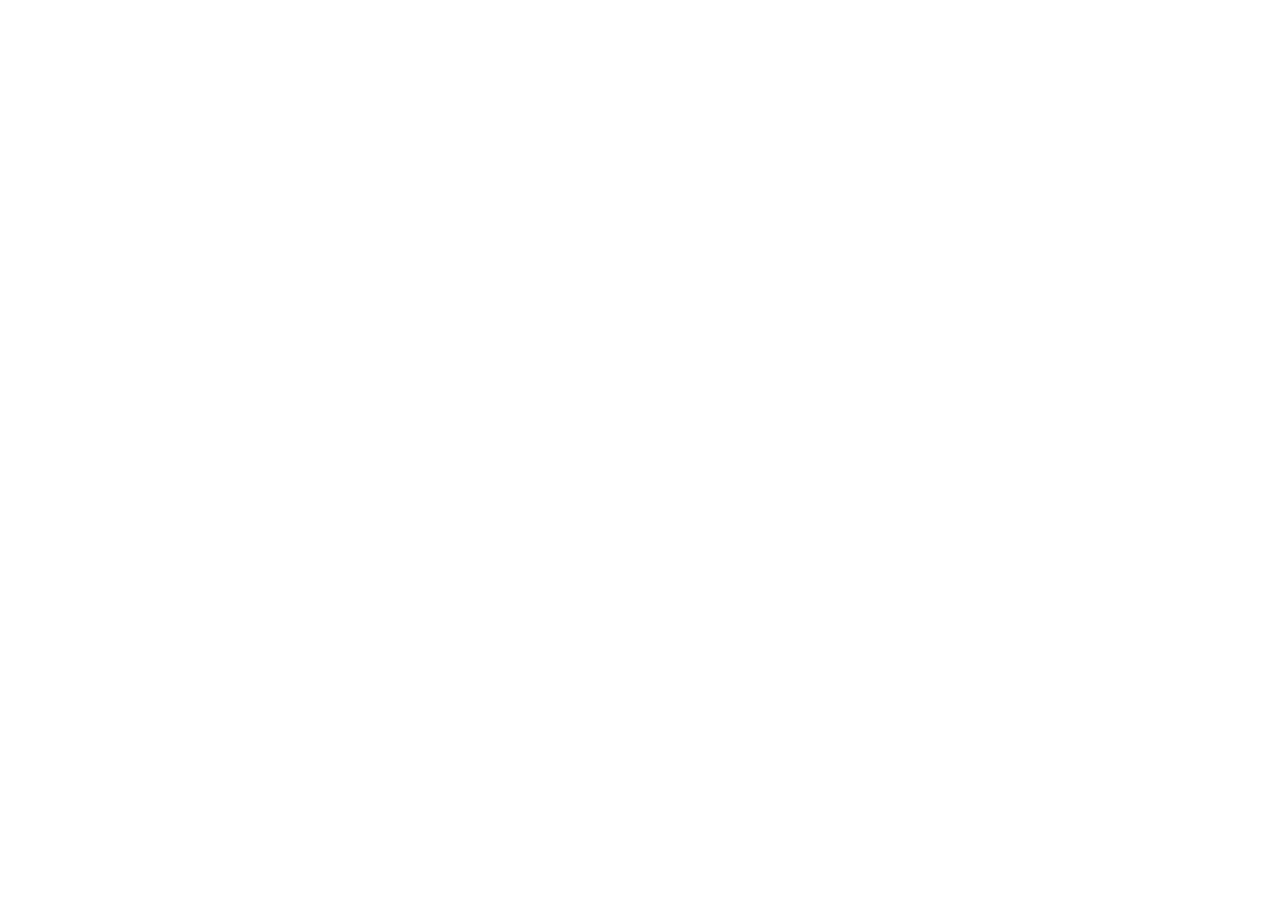
==== index.html @ db387c28 "Update meta tags and add redirect to new URL" ====
<!DOCTYPE html>
<html>
  <head>
   <!-- <meta http-equiv="content-type" content="text/html; charset=utf-8"/>-->
    <meta http-equiv="refresh" content="0; url=https://souradyuti-paul.web.app/" />
    <link rel="canonical" href="https://souradyuti-paul.web.app/" />
    <!-- Global site tag (gtag.js) - Google Analytics -->
    <script async="" src="https://www.googletagmanager.com/gtag/js?id=UA-137239896-1"></script>
    <script>
  window.dataLayer = window.dataLayer || [];
  function gtag(){dataLayer.push(arguments);}
  gtag('js', new Date());

  gtag('config', 'UA-137239896-1');
</script> <title>Soura's Homepage</title>
  </head>
  <body style="                                          background-color: #fefff3">
    <table cellspacing="5" cellpadding="2" border="0">
      <tbody>
        <tr>
          <td><img src="774.jpeg" alt="My picture" style="width: 214px; height: 257px;"
              border="0"></td>
          <td valign="bottom">
            <h3>Dr. Souradyuti Paul</h3>
            <p> Computer Science and Engineering (CSE)<br>
              Indian Institute of Technology (IIT) Bhilai (Office: 405B of ED1 Building)<br>
              Kutelabhata, Durg 492001 (CG)<br>
              <i>email:</i> souradyutiATiitbhilai.ac.in,
              souradyuti.paulATgmail.com </p>
          </td>
          <td> <br>
            <br>
          </td>
          <td valign="bottom">
            <h3>What is new(s)</h3>
            <p><img src="new-icon.png" alt="new-icon" style="width: 24px; height: 25px;"
                border="0">Invited
              talk at&nbsp;<em>Blockchain Workshop</em> (Central University of
              Rajasthan, Mar. 06, 2020). Title: <em><strong>Blockchains and
                  Applications</strong></em></p>
            <p><img src="new-icon.png" alt="new-icon" style="width: 24px; height: 25px;"
                border="0">Invited
              talk at&nbsp;<em>Blockchain Workshop</em> (Ashoka University, Jan.
              24, 2020). Title: <em><strong>Blockchains and Trading</strong></em><br>
              <img src="new-icon.png" alt="new-icon" style="width: 24px; height: 25px;"
                border="0">Invited
              talk at <a href="https://theibc.events/"><em>Genesis DevCon'19</em></a>
              (IISc, Bengaluru, Nov. 25, 2019). Title: <em><strong>Security Issues in
                  Blockchain Applications</strong></em> </p>
            <p><a href="AllNews.html"><em><strong>All News.</strong></em></a></p>
          </td>
        </tr>
      </tbody>
    </table>
    <p>Dr. Souradyuti Paul is currently the Department
      Head and an associate professor in the department
      of CSE of IIT Bhilai. Earlier, he worked as an assistant 
      professor of CSE at IIT Gandhinagar (Jul. 2014 - Oct. 17). 
      He obtained BE, MTech and PhD degrees, respectively, from 
      Jadavpur University (1994 - 98), Indian Statistical Institute (1999 - 01) and 
      KU Leuven (2001 - 06). He spent a long span of time (about 14 years) working 
      as a doctoral, postdoctoral and a guest researcher at various prestigious
      data security research groups in Europe, USA, and Canada: in KU Leuven (2001 - 08),
      at NIST/USA (2008 - 12) and in the Univ. of Waterloo (2012 - 14). 
      In addition to carrying out academic research in computer security, 
      he was, in the past, directly involved with (and a major technical contributor to) 
      two cryptographic standardization projects of global impact: ECRYPT-eSTREAM
      (organized by the European Union, 2005-2008) and SHA-3
      (organized by NIST, Govt. of USA, 2007-2012). He led multiple 
      Indian initiatives (undertaken by the Bureau of Indian Standards) 
      in standardizing Blockchain-based applications under various ISO projects. 
      Among others, currently, he is the Chief Coordinator of a Dantewada District 
      Development Design project funded by the Dantewada District Administration, and
      a Coordinator of the Vidya Samiksha Kendra (VSK) project funded by the Govt. of 
      Chhattisgarh.  
</p>
    <p><a href="https://www.iitbhilai.ac.in/index.php?pid=souryadyuti">Official
        webpage</a> </p>
    <p><a href="CVSoura.pdf">CV</a></p>
    <u><strong>Research Interests</strong></u> <em></em><br>
    <em></em>
    <p><em> (Present)</em> Protocols; Blockchains;&nbsp; Network Security;
      FinTech.<br>
      <i>(Recent past)</i> Design and analysis of cryptographic primitives and
      modes.</p>
    <p>Since 2001, my research has always centered on cryptography, data
      security and related areas.</p>
    <b><a href="Publications.html">All publications </a></b>
    <p> <b><a href="Courses.html">All courses</a></b></p>
    <p><a href="https://souradyuti.wordpress.com" target="_blank"><b>My blog</b><br>
      </a></p>
    <p><u><strong>Recent/upcoming academic visits</strong></u></p>
    <ul>
      <li>Mar. 05-07, 2020, Central Univ. of&nbsp; Rajasthan</li>
      <li>Jan. 23-24, 2020, Ashoka University<font face="Source Sans Pro" color="#333333"><span
            style="font-size: 16px;"></span></font></li>
      <li><font face="Source Sans Pro" color="#333333"><span style="font-size: 16px;">Jan.
            8-12, 2020, IIT Kanpur</span></font></li>
      <li><font face="Source Sans Pro" color="#333333"><span style=" font-size: 16px;">Dec.
            14-19, 2019, University of Hyderabad<br>
          </span></font></li>
      <li><a href="souravisit.html">All visits</a></li>
    </ul>
  </body>
</html>
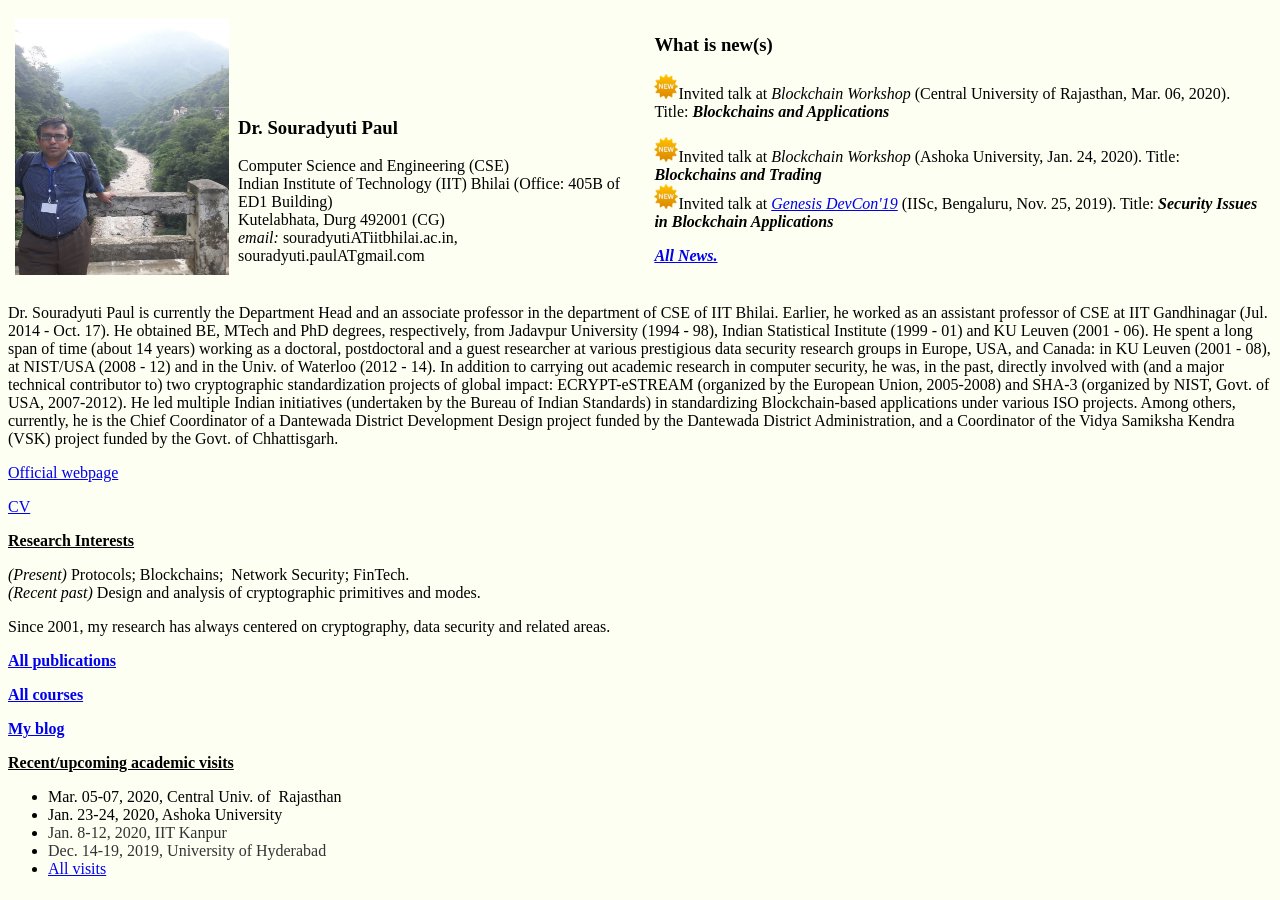
==== commit b0dcf319: "Remove redirect to souradyuti-paul.web.app Co-Authored-By: Claude Opus 5.5 <noreply@anthropic.com>" ====
--- a/index.html
+++ b/index.html
@@ -1,9 +1,7 @@
 <!DOCTYPE html>
 <html>
   <head>
-   <!-- <meta http-equiv="content-type" content="text/html; charset=utf-8"/>-->
-    <meta http-equiv="refresh" content="0; url=https://souradyuti-paul.web.app/" />
-    <link rel="canonical" href="https://souradyuti-paul.web.app/" />
+    <meta http-equiv="content-type" content="text/html; charset=utf-8"/>
     <!-- Global site tag (gtag.js) - Google Analytics -->
     <script async="" src="https://www.googletagmanager.com/gtag/js?id=UA-137239896-1"></script>
     <script>
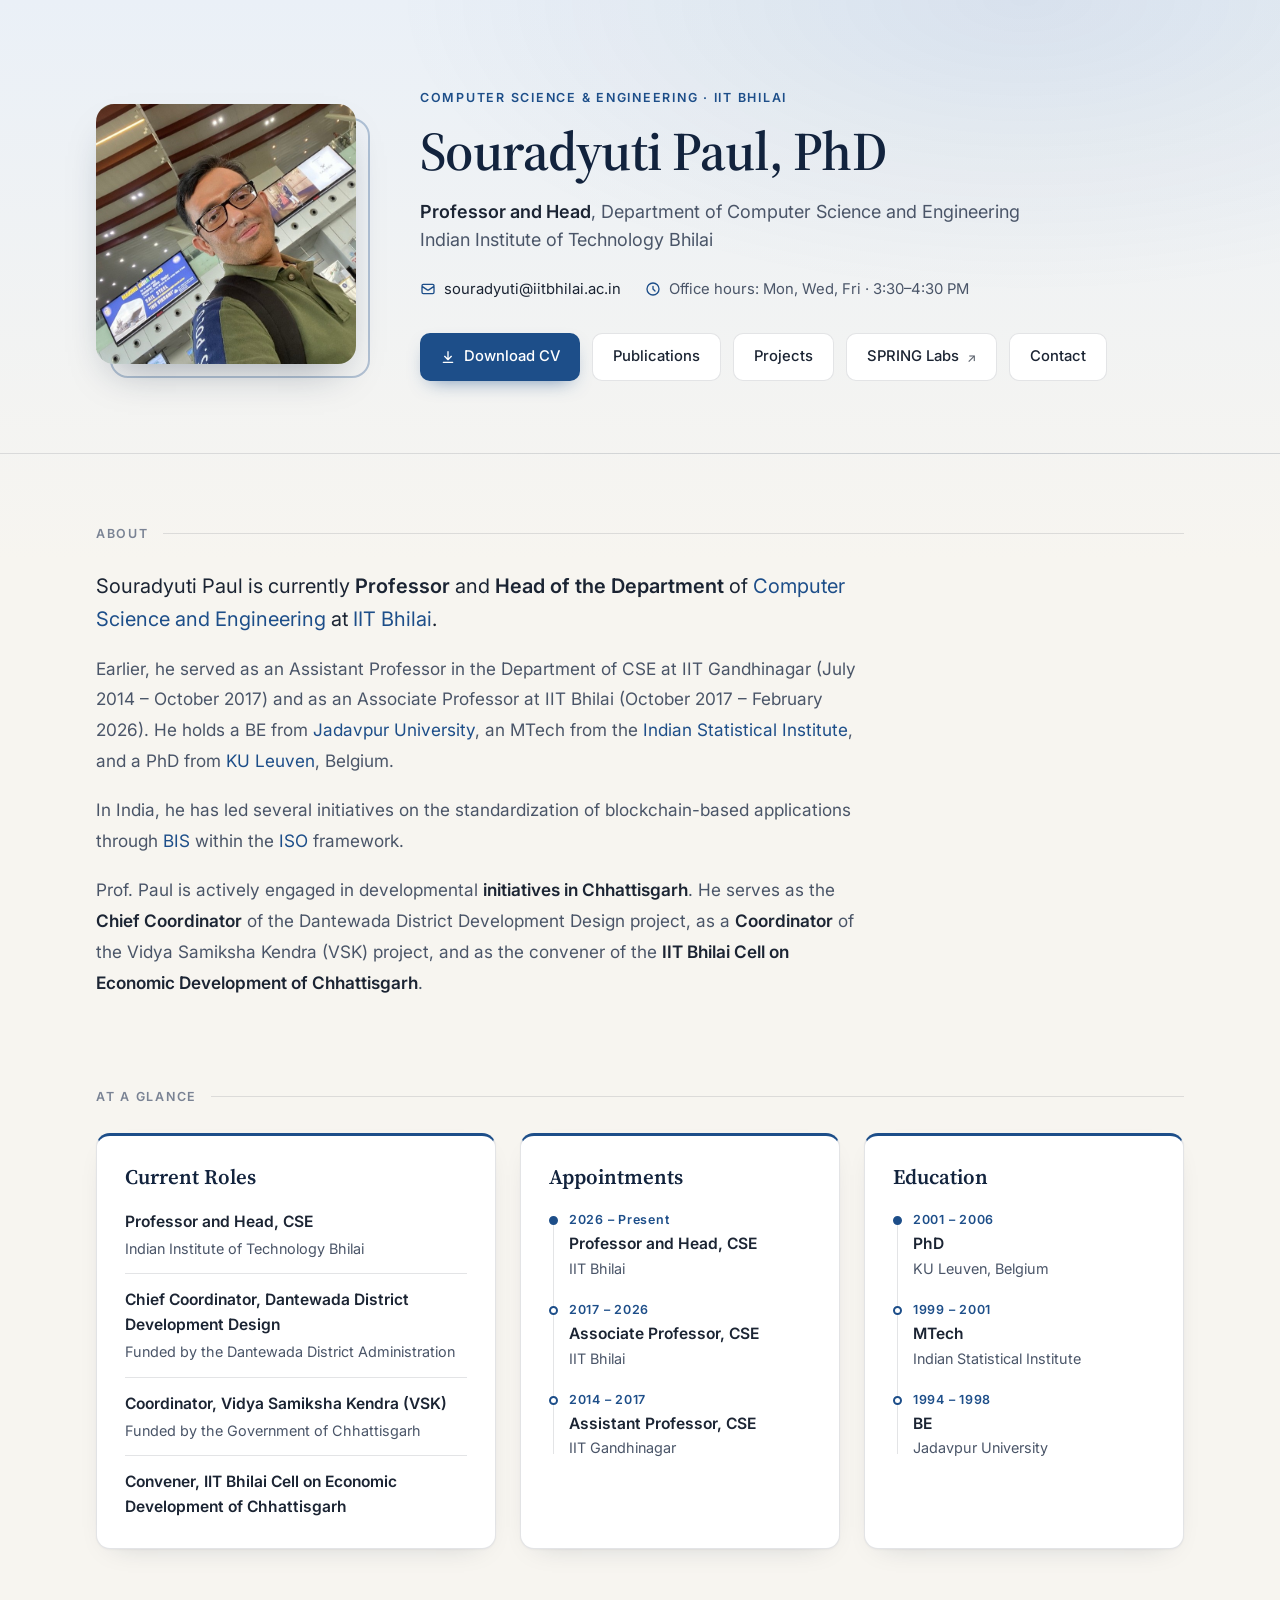
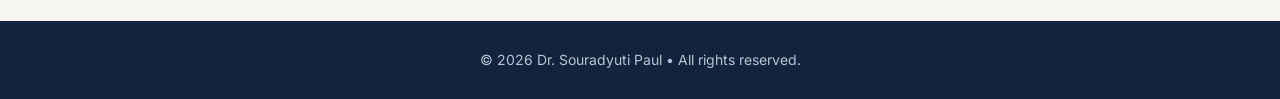
==== commit b7d2dabd: "Add static personal website Co-Authored-By: Claude Opus 5.5 <noreply@anthropic.com>" ====
--- a/index.html
+++ b/index.html
@@ -1,103 +1,100 @@
-<!DOCTYPE html>
-<html>
-  <head>
-    <meta http-equiv="content-type" content="text/html; charset=utf-8"/>
-    <!-- Global site tag (gtag.js) - Google Analytics -->
-    <script async="" src="https://www.googletagmanager.com/gtag/js?id=UA-137239896-1"></script>
-    <script>
-  window.dataLayer = window.dataLayer || [];
-  function gtag(){dataLayer.push(arguments);}
-  gtag('js', new Date());
+<!doctype html>
+<html lang="en">
+<head>
+  <meta charset="UTF-8" />
+  <meta name="viewport" content="width=device-width, initial-scale=1.0" />
+  <title>Dr. Souradyuti Paul</title>
+  <meta name="description" content="Dr. Souradyuti Paul, Professor and Head, Department of Computer Science and Engineering, IIT Bhilai." />
+  <link rel="icon" href="favicon.svg" type="image/svg+xml" />
+  <link rel="preconnect" href="https://fonts.googleapis.com" />
+  <link rel="preconnect" href="https://fonts.gstatic.com" crossorigin />
+  <link rel="stylesheet" href="https://fonts.googleapis.com/css2?family=Inter:wght@400;500;600&family=Source+Serif+4:opsz,wght@8..60,500;8..60,600&display=swap" />
+  <link rel="stylesheet" href="css/style.css" />
+  <link rel="stylesheet" href="css/home.css" />
+</head>
+<body class="home">
+  <main>
+    <section class="h-hero">
+      <div class="container h-hero-grid">
+        <div class="h-photo">
+          <img src="profile/SouradyutiP.jpg" alt="Prof. Souradyuti Paul" width="260" height="260" />
+        </div>
 
-  gtag('config', 'UA-137239896-1');
-</script> <title>Soura's Homepage</title>
-  </head>
-  <body style="                                          background-color: #fefff3">
-    <table cellspacing="5" cellpadding="2" border="0">
-      <tbody>
-        <tr>
-          <td><img src="774.jpeg" alt="My picture" style="width: 214px; height: 257px;"
-              border="0"></td>
-          <td valign="bottom">
-            <h3>Dr. Souradyuti Paul</h3>
-            <p> Computer Science and Engineering (CSE)<br>
-              Indian Institute of Technology (IIT) Bhilai (Office: 405B of ED1 Building)<br>
-              Kutelabhata, Durg 492001 (CG)<br>
-              <i>email:</i> souradyutiATiitbhilai.ac.in,
-              souradyuti.paulATgmail.com </p>
-          </td>
-          <td> <br>
-            <br>
-          </td>
-          <td valign="bottom">
-            <h3>What is new(s)</h3>
-            <p><img src="new-icon.png" alt="new-icon" style="width: 24px; height: 25px;"
-                border="0">Invited
-              talk at&nbsp;<em>Blockchain Workshop</em> (Central University of
-              Rajasthan, Mar. 06, 2020). Title: <em><strong>Blockchains and
-                  Applications</strong></em></p>
-            <p><img src="new-icon.png" alt="new-icon" style="width: 24px; height: 25px;"
-                border="0">Invited
-              talk at&nbsp;<em>Blockchain Workshop</em> (Ashoka University, Jan.
-              24, 2020). Title: <em><strong>Blockchains and Trading</strong></em><br>
-              <img src="new-icon.png" alt="new-icon" style="width: 24px; height: 25px;"
-                border="0">Invited
-              talk at <a href="https://theibc.events/"><em>Genesis DevCon'19</em></a>
-              (IISc, Bengaluru, Nov. 25, 2019). Title: <em><strong>Security Issues in
-                  Blockchain Applications</strong></em> </p>
-            <p><a href="AllNews.html"><em><strong>All News.</strong></em></a></p>
-          </td>
-        </tr>
-      </tbody>
-    </table>
-    <p>Dr. Souradyuti Paul is currently the Department
-      Head and an associate professor in the department
-      of CSE of IIT Bhilai. Earlier, he worked as an assistant 
-      professor of CSE at IIT Gandhinagar (Jul. 2014 - Oct. 17). 
-      He obtained BE, MTech and PhD degrees, respectively, from 
-      Jadavpur University (1994 - 98), Indian Statistical Institute (1999 - 01) and 
-      KU Leuven (2001 - 06). He spent a long span of time (about 14 years) working 
-      as a doctoral, postdoctoral and a guest researcher at various prestigious
-      data security research groups in Europe, USA, and Canada: in KU Leuven (2001 - 08),
-      at NIST/USA (2008 - 12) and in the Univ. of Waterloo (2012 - 14). 
-      In addition to carrying out academic research in computer security, 
-      he was, in the past, directly involved with (and a major technical contributor to) 
-      two cryptographic standardization projects of global impact: ECRYPT-eSTREAM
-      (organized by the European Union, 2005-2008) and SHA-3
-      (organized by NIST, Govt. of USA, 2007-2012). He led multiple 
-      Indian initiatives (undertaken by the Bureau of Indian Standards) 
-      in standardizing Blockchain-based applications under various ISO projects. 
-      Among others, currently, he is the Chief Coordinator of a Dantewada District 
-      Development Design project funded by the Dantewada District Administration, and
-      a Coordinator of the Vidya Samiksha Kendra (VSK) project funded by the Govt. of 
-      Chhattisgarh.  
-</p>
-    <p><a href="https://www.iitbhilai.ac.in/index.php?pid=souryadyuti">Official
-        webpage</a> </p>
-    <p><a href="CVSoura.pdf">CV</a></p>
-    <u><strong>Research Interests</strong></u> <em></em><br>
-    <em></em>
-    <p><em> (Present)</em> Protocols; Blockchains;&nbsp; Network Security;
-      FinTech.<br>
-      <i>(Recent past)</i> Design and analysis of cryptographic primitives and
-      modes.</p>
-    <p>Since 2001, my research has always centered on cryptography, data
-      security and related areas.</p>
-    <b><a href="Publications.html">All publications </a></b>
-    <p> <b><a href="Courses.html">All courses</a></b></p>
-    <p><a href="https://souradyuti.wordpress.com" target="_blank"><b>My blog</b><br>
-      </a></p>
-    <p><u><strong>Recent/upcoming academic visits</strong></u></p>
-    <ul>
-      <li>Mar. 05-07, 2020, Central Univ. of&nbsp; Rajasthan</li>
-      <li>Jan. 23-24, 2020, Ashoka University<font face="Source Sans Pro" color="#333333"><span
-            style="font-size: 16px;"></span></font></li>
-      <li><font face="Source Sans Pro" color="#333333"><span style="font-size: 16px;">Jan.
-            8-12, 2020, IIT Kanpur</span></font></li>
-      <li><font face="Source Sans Pro" color="#333333"><span style=" font-size: 16px;">Dec.
-            14-19, 2019, University of Hyderabad<br>
-          </span></font></li>
-      <li><a href="souravisit.html">All visits</a></li>
-    </ul>
-  </body>
+        <div>
+          <p class="h-eyebrow">Computer Science &amp; Engineering · IIT Bhilai</p>
+          <h1 class="h-name serif">Souradyuti Paul, PhD</h1>
+          <p class="h-role"><strong>Professor and Head</strong>, Department of Computer Science and Engineering<br />Indian Institute of Technology Bhilai</p>
+
+          <ul class="h-contact">
+            <li><svg class="icon" fill="none" stroke="currentColor" viewBox="0 0 24 24" aria-hidden="true"><path stroke-linecap="round" stroke-linejoin="round" stroke-width="2" d="M3 8l7.89 5.26a2 2 0 002.22 0L21 8M5 19h14a2 2 0 002-2V7a2 2 0 00-2-2H5a2 2 0 00-2 2v10a2 2 0 002 2z"/></svg><a href="mailto:souradyuti@iitbhilai.ac.in">souradyuti@iitbhilai.ac.in</a></li>
+            <li><svg class="icon" fill="none" stroke="currentColor" viewBox="0 0 24 24" aria-hidden="true"><path stroke-linecap="round" stroke-linejoin="round" stroke-width="2" d="M12 8v4l3 3m6-3a9 9 0 11-18 0 9 9 0 0118 0z"/></svg><span>Office hours: Mon, Wed, Fri · 3:30–4:30 PM</span></li>
+          </ul>
+
+          <div class="h-actions">
+            <a class="h-btn h-btn-primary" href="cv/DrSouradyutiPaulCV2026Oct.pdf" target="_blank" rel="noopener noreferrer">
+              <svg fill="none" stroke="currentColor" viewBox="0 0 24 24" aria-hidden="true"><path stroke-linecap="round" stroke-linejoin="round" stroke-width="2" d="M12 4v12m0 0l-5-5m5 5l5-5M5 20h14"/></svg>
+              Download CV
+            </a>
+            <a class="h-btn h-btn-ghost" href="publications.html">Publications</a>
+            <a class="h-btn h-btn-ghost" href="projects.html">Projects</a>
+            <a class="h-btn h-btn-ghost" href="https://spring-lab-cse.web.app/" target="_blank" rel="noopener noreferrer">SPRING Labs <span class="ext">↗</span></a>
+            <a class="h-btn h-btn-ghost" href="contact.html">Contact</a>
+          </div>
+        </div>
+      </div>
+    </section>
+
+    <section class="h-section">
+      <div class="container">
+        <h2 class="h-label">About</h2>
+        <div class="h-about">
+          <p>Souradyuti Paul is currently <i>Professor</i> and <i>Head of the Department</i> of <a href="https://www.iitbhilai.ac.in/index.php?pid=dept_cse" target="_blank" rel="noopener noreferrer">Computer Science and Engineering</a> at <a href="https://www.iitbhilai.ac.in" target="_blank" rel="noopener noreferrer">IIT Bhilai</a>.</p>
+          <p>Earlier, he served as an Assistant Professor in the Department of CSE at IIT Gandhinagar (July 2014 – October 2017) and as an Associate Professor at IIT Bhilai (October 2017 – February 2026). He holds a BE from <a href="https://jadavpuruniversity.in/" target="_blank" rel="noopener noreferrer">Jadavpur University</a>, an MTech from the <a href="https://www.isical.ac.in/index" target="_blank" rel="noopener noreferrer">Indian Statistical Institute</a>, and a PhD from <a href="https://www.kuleuven.be/english/kuleuven" target="_blank" rel="noopener noreferrer">KU Leuven</a>, Belgium.</p>
+          <p>In India, he has led several initiatives on the standardization of blockchain-based applications through <a href="https://www.bis.gov.in/?lang=en" target="_blank" rel="noopener noreferrer">BIS</a> within the <a href="https://www.iso.org/home.html" target="_blank" rel="noopener noreferrer">ISO</a> framework.</p>
+          <p>Prof. Paul is actively engaged in developmental <i>initiatives in Chhattisgarh</i>. He serves as the <i>Chief Coordinator</i> of the Dantewada District Development Design project, as a <i>Coordinator</i> of the Vidya Samiksha Kendra (VSK) project, and as the convener of the <i>IIT Bhilai Cell on Economic Development of Chhattisgarh</i>.</p>
+        </div>
+      </div>
+    </section>
+
+    <section class="h-section">
+      <div class="container">
+        <h2 class="h-label">At a glance</h2>
+        <div class="h-grid">
+          <article class="h-card">
+            <h2 class="serif">Current Roles</h2>
+            <ul class="h-list">
+              <li><span class="t">Professor and Head, CSE</span><span class="s">Indian Institute of Technology Bhilai</span></li>
+              <li><span class="t">Chief Coordinator, Dantewada District Development Design</span><span class="s">Funded by the Dantewada District Administration</span></li>
+              <li><span class="t">Coordinator, Vidya Samiksha Kendra (VSK)</span><span class="s">Funded by the Government of Chhattisgarh</span></li>
+              <li><span class="t">Convener, IIT Bhilai Cell on Economic Development of Chhattisgarh</span></li>
+            </ul>
+          </article>
+
+          <article class="h-card">
+            <h2 class="serif">Appointments</h2>
+            <ol class="h-timeline">
+              <li><span class="y">2026 – Present</span><span class="t">Professor and Head, CSE</span><span class="s">IIT Bhilai</span></li>
+              <li><span class="y">2017 – 2026</span><span class="t">Associate Professor, CSE</span><span class="s">IIT Bhilai</span></li>
+              <li><span class="y">2014 – 2017</span><span class="t">Assistant Professor, CSE</span><span class="s">IIT Gandhinagar</span></li>
+            </ol>
+          </article>
+
+          <article class="h-card">
+            <h2 class="serif">Education</h2>
+            <ol class="h-timeline">
+              <li><span class="y">2001 – 2006</span><span class="t">PhD</span><span class="s">KU Leuven, Belgium</span></li>
+              <li><span class="y">1999 – 2001</span><span class="t">MTech</span><span class="s">Indian Statistical Institute</span></li>
+              <li><span class="y">1994 – 1998</span><span class="t">BE</span><span class="s">Jadavpur University</span></li>
+            </ol>
+          </article>
+        </div>
+      </div>
+    </section>
+  </main>
+
+  <footer class="footer">
+    <p>© <span id="year">2026</span> Dr. Souradyuti Paul • All rights reserved.</p>
+  </footer>
+  <script src="js/main.js"></script>
+</body>
 </html>
--- a/css/style.css
+++ b/css/style.css
@@ -0,0 +1,189 @@
+:root {
+  --primary: #f1f5f9;
+  --secondary: #94a3b8;
+  --accent: #8b5cf6;
+  --hover: #7c3aed;
+  --background: #0f0f15;
+  --card: #1a1a2e;
+  --border: #2d3748;
+  --nav-h: 64px;
+}
+
+*, *::before, *::after { box-sizing: border-box; }
+
+html { scroll-behavior: smooth; }
+
+body {
+  margin: 0;
+  font-family: system-ui, -apple-system, "Segoe UI", Roboto, "Helvetica Neue", Arial, sans-serif;
+  background: var(--background);
+  color: var(--primary);
+  line-height: 1.6;
+  min-height: 100vh;
+  display: flex;
+  flex-direction: column;
+}
+
+main { flex: 1; padding-top: var(--nav-h); }
+
+a { color: var(--accent); text-decoration: none; transition: color .2s; }
+a:hover { color: var(--hover); }
+
+h1, h2, h3 { line-height: 1.25; margin: 0; }
+
+img { max-width: 100%; display: block; }
+
+.container { max-width: 1152px; margin: 0 auto; padding: 0 16px; }
+.narrow { max-width: 896px; }
+.center { text-align: center; }
+.muted { color: var(--secondary); }
+.small { font-size: .875rem; }
+.accent { color: var(--accent); }
+.icon { width: 16px; height: 16px; flex-shrink: 0; color: var(--accent); }
+.icon-lg { width: 24px; height: 24px; color: #fff; }
+.ext { font-size: .75rem; opacity: .7; }
+
+@media (min-width: 640px) { .container { padding: 0 24px; } }
+@media (min-width: 1024px) { .container { padding: 0 32px; } }
+
+/* ---------- Navbar ---------- */
+.navbar {
+  position: fixed; top: 0; left: 0; right: 0; z-index: 50;
+  background: var(--card);
+  border-bottom: 1px solid var(--border);
+}
+.nav-inner { display: flex; align-items: center; justify-content: space-between; min-height: var(--nav-h); flex-wrap: wrap; }
+.brand { color: var(--primary); font-weight: 600; font-size: 1.05rem; }
+.brand:hover { color: var(--primary); }
+
+.nav-links { display: flex; gap: 32px; }
+.nav-links a {
+  color: var(--primary); font-weight: 500; font-size: .875rem;
+  position: relative; padding: 4px 0;
+}
+.nav-links a::after {
+  content: ""; position: absolute; left: 0; bottom: 0; height: 2px; width: 0;
+  background: var(--accent); transition: width .2s;
+}
+.nav-links a:hover::after, .nav-links a[aria-current="page"]::after { width: 100%; }
+
+.menu-btn {
+  display: none; background: none; border: 0; cursor: pointer;
+  width: 32px; height: 32px; padding: 4px; flex-direction: column; justify-content: center; gap: 6px;
+}
+.menu-btn span { display: block; height: 2px; width: 24px; background: var(--primary); transition: transform .3s, opacity .3s; }
+.menu-btn[aria-expanded="true"] span:nth-child(1) { transform: translateY(8px) rotate(45deg); }
+.menu-btn[aria-expanded="true"] span:nth-child(2) { opacity: 0; }
+.menu-btn[aria-expanded="true"] span:nth-child(3) { transform: translateY(-8px) rotate(-45deg); }
+
+@media (max-width: 767px) {
+  .menu-btn { display: flex; }
+  .nav-links {
+    display: none; flex-basis: 100%; flex-direction: column; gap: 4px;
+    border-top: 1px solid var(--border); padding: 12px 0 16px;
+  }
+  .nav-links.open { display: flex; }
+  .nav-links a { padding: 8px 16px; border-radius: 8px; }
+  .nav-links a::after { display: none; }
+  .nav-links a:hover, .nav-links a[aria-current="page"] { background: rgba(139, 92, 246, .12); }
+}
+
+/* ---------- Buttons ---------- */
+.cta { display: flex; flex-wrap: wrap; gap: 16px; margin-top: 32px; }
+.btn { display: inline-block; padding: 12px 24px; border-radius: 8px; font-weight: 500; transition: background .2s, color .2s; }
+.btn-primary { background: var(--accent); color: #fff; }
+.btn-primary:hover { background: var(--hover); color: #fff; }
+.btn-outline { border: 2px solid var(--border); color: var(--primary); }
+.btn-outline:hover { background: var(--card); color: var(--primary); }
+
+/* ---------- Hero ---------- */
+.hero { min-height: calc(100vh - var(--nav-h)); display: flex; align-items: center; padding: 64px 0; }
+.hero-inner { display: flex; flex-direction: column; align-items: center; gap: 48px; }
+@media (min-width: 1024px) { .hero-inner { flex-direction: row; align-items: flex-start; } }
+
+.profile-card {
+  flex-shrink: 0; width: 100%; max-width: 320px;
+  background: var(--card); border: 1px solid var(--border); border-radius: 16px;
+  padding: 24px; text-align: center;
+}
+.avatar {
+  width: 192px; height: 192px; margin: 0 auto 24px;
+  border-radius: 16px; overflow: hidden; border: 4px solid var(--border);
+}
+.avatar img { width: 100%; height: 100%; object-fit: cover; }
+.profile-name { font-size: 1.25rem; font-weight: 700; margin-bottom: 4px; }
+.profile-card > p { margin: 0 0 12px; }
+.profile-meta { list-style: none; padding: 0; margin: 16px 0; font-size: .875rem; }
+.profile-meta li { display: flex; align-items: center; justify-content: center; gap: 8px; margin: 8px 0; overflow-wrap: anywhere; }
+.profile-meta a { color: var(--primary); }
+.profile-meta a:hover { color: var(--accent); }
+.profile-links { display: flex; justify-content: center; gap: 16px; padding-top: 16px; border-top: 1px solid var(--border); font-size: .875rem; }
+
+.intro { flex: 1; max-width: 768px; font-size: 1.125rem; }
+.intro p { margin: 0 0 16px; text-align: justify; }
+@media (max-width: 1023px) { .intro .cta { justify-content: center; } }
+
+/* ---------- Inner pages ---------- */
+.page { padding: 48px 0 80px; }
+.back { display: inline-flex; align-items: center; gap: 8px; margin-bottom: 24px; }
+.back .icon { color: currentColor; }
+.page-head { text-align: center; margin-bottom: 48px; }
+.page-head h1 { font-size: 1.875rem; font-weight: 700; margin-bottom: 12px; }
+.page-head p { font-size: 1.125rem; margin: 0; }
+
+/* Publications */
+.pub { padding-bottom: 32px; margin-bottom: 32px; border-bottom: 1px solid var(--border); }
+.pub:last-child { border-bottom: 0; }
+.pub-year { font-size: 1.125rem; font-weight: 600; color: var(--accent); }
+.pub-authors { margin: 8px 0; }
+.pub-title { font-size: 1.25rem; font-weight: 600; margin-bottom: 8px; }
+.pub p.muted { margin: 0 0 12px; }
+
+/* Projects */
+.grid { display: grid; gap: 32px; grid-template-columns: 1fr; }
+@media (min-width: 768px) { .grid { grid-template-columns: repeat(2, 1fr); } }
+@media (min-width: 1024px) { .grid { grid-template-columns: repeat(3, 1fr); } }
+
+.card { background: var(--card); border: 1px solid var(--border); border-radius: 8px; transition: border-color .2s; }
+.card:hover { border-color: var(--accent); }
+
+.project { overflow: hidden; display: flex; flex-direction: column; }
+.project-img { height: 192px; background: var(--border); overflow: hidden; }
+.project-img img { width: 100%; height: 100%; object-fit: cover; transition: transform .3s; }
+.project:hover .project-img img { transform: scale(1.05); }
+.project-body { padding: 24px; flex: 1; }
+.project-top { display: flex; justify-content: space-between; align-items: flex-start; gap: 8px; margin-bottom: 12px; }
+.project h3 { font-size: 1.25rem; font-weight: 400; margin-bottom: 12px; }
+.project p { margin: 4px 0; color: #d1d5db; }
+.badge { padding: 2px 10px; border-radius: 999px; font-size: .75rem; color: #fff; background: #22c55e; }
+.badge.completed { background: #3b82f6; }
+.badge.upcoming { background: #eab308; }
+
+/* Contact */
+.contact-list { display: flex; flex-direction: column; gap: 32px; max-width: 672px; margin: 0 auto; }
+.contact-item { display: flex; align-items: flex-start; gap: 24px; padding: 24px; }
+.contact-icon { width: 48px; height: 48px; border-radius: 8px; background: var(--accent); display: flex; align-items: center; justify-content: center; flex-shrink: 0; }
+.contact-item h3 { font-size: 1.25rem; font-weight: 600; margin-bottom: 8px; }
+.contact-item p { margin: 0; }
+.contact-item .muted { margin-top: 8px; }
+.big { font-size: 1.125rem; color: var(--primary); overflow-wrap: anywhere; }
+a.big:hover { color: var(--hover); }
+h2.center { font-size: 1.5rem; font-weight: 600; margin: 48px 0 24px; }
+.social { display: flex; justify-content: center; gap: 24px; }
+.social a {
+  width: 56px; height: 56px; display: flex; align-items: center; justify-content: center;
+  background: var(--card); border: 1px solid var(--border); border-radius: 8px; color: var(--primary);
+  transition: background .2s, color .2s;
+}
+.social a:hover { background: var(--accent); color: #fff; }
+.social svg { width: 28px; height: 28px; }
+
+/* 404 */
+.notfound { min-height: calc(100vh - var(--nav-h) - 80px); display: flex; align-items: center; }
+.big404 { font-size: 8rem; font-weight: 700; opacity: .2; margin: 0; line-height: 1; }
+.notfound h1 { font-size: 2.25rem; margin: 16px 0; }
+.center-row { justify-content: center; }
+
+/* ---------- Footer ---------- */
+.footer { background: var(--card); border-top: 1px solid var(--border); text-align: center; padding: 24px 16px; }
+.footer p { margin: 0; color: var(--secondary); font-size: .875rem; }
--- a/css/home.css
+++ b/css/home.css
@@ -0,0 +1,122 @@
+/* ---------- Homepage (index.html only) ---------- */
+body.home {
+  --background: #f7f5f0;
+  --accent: #1d4e89;
+  --hover: #163d6b;
+  --ink: #1b2433;
+  --ink-soft: #4a5568;
+  --ink-mute: #7a8394;
+  --heading: #12233d;
+  --line: rgba(27, 36, 51, .12);
+  --surface: #ffffff;
+  font-family: "Inter", system-ui, -apple-system, "Segoe UI", Roboto, sans-serif;
+  color: var(--ink);
+  background: linear-gradient(180deg, #eaf0f7 0, var(--background) 560px) no-repeat, var(--background);
+}
+body.home main { padding-top: 0; }
+body.home a { color: var(--accent); }
+body.home a:hover { color: var(--hover); text-decoration: underline; text-underline-offset: 3px; }
+body.home .icon { color: var(--accent); }
+.serif { font-family: "Source Serif 4", Georgia, "Times New Roman", serif; }
+
+/* Hero */
+.h-hero {
+  padding: 88px 0 72px; border-bottom: 1px solid var(--line);
+  background: radial-gradient(900px 420px at 80% 0%, rgba(29, 78, 137, .09), transparent 70%);
+}
+.h-hero-grid { display: grid; gap: 48px; align-items: center; grid-template-columns: 1fr; text-align: center; }
+@media (min-width: 900px) {
+  .h-hero-grid { grid-template-columns: 260px 1fr; gap: 64px; text-align: left; }
+}
+
+.h-photo { position: relative; width: 220px; margin: 0 auto; }
+@media (min-width: 900px) { .h-photo { width: 260px; margin: 0; } }
+.h-photo::before {
+  content: ""; position: absolute; inset: 14px -14px -14px 14px;
+  border: 2px solid rgba(29, 78, 137, .3); border-radius: 18px;
+}
+.h-photo img {
+  position: relative; width: 100%; aspect-ratio: 1 / 1; object-fit: cover;
+  border-radius: 18px; box-shadow: 0 20px 40px -18px rgba(18, 35, 61, .4);
+}
+
+.h-eyebrow {
+  margin: 0 0 14px; font-size: .78rem; font-weight: 600; letter-spacing: .14em;
+  text-transform: uppercase; color: var(--accent);
+}
+.h-name { font-size: clamp(2.3rem, 5vw, 3.4rem); font-weight: 600; letter-spacing: -.01em; line-height: 1.1; color: var(--heading); }
+.h-role { margin: 16px 0 0; font-size: 1.125rem; color: var(--ink-soft); line-height: 1.55; }
+.h-role strong { color: var(--ink); font-weight: 600; }
+
+.h-contact {
+  list-style: none; padding: 0; margin: 24px 0 0;
+  display: flex; flex-wrap: wrap; gap: 10px 24px; justify-content: center; font-size: .925rem; color: var(--ink-soft);
+}
+@media (min-width: 900px) { .h-contact { justify-content: flex-start; } }
+.h-contact li { display: inline-flex; align-items: center; gap: 8px; overflow-wrap: anywhere; }
+body.home .h-contact a { color: var(--ink); }
+body.home .h-contact a:hover { color: var(--accent); }
+
+.h-actions { display: flex; flex-wrap: wrap; gap: 12px; margin-top: 32px; justify-content: center; }
+@media (min-width: 900px) { .h-actions { justify-content: flex-start; } }
+.h-btn {
+  display: inline-flex; align-items: center; gap: 8px; padding: 11px 20px; border-radius: 10px;
+  font-size: .925rem; font-weight: 500; transition: background .2s, border-color .2s, color .2s, transform .2s;
+}
+body.home .h-btn:hover { transform: translateY(-1px); text-decoration: none; }
+body.home .h-btn-primary { background: var(--accent); color: #fff; box-shadow: 0 8px 20px -10px rgba(29, 78, 137, .7); }
+body.home .h-btn-primary:hover { background: var(--hover); color: #fff; }
+body.home .h-btn-ghost { border: 1px solid var(--line); color: var(--ink); background: #fff; }
+body.home .h-btn-ghost:hover { border-color: var(--accent); color: var(--accent); }
+.h-btn svg { width: 16px; height: 16px; }
+
+/* Sections */
+.h-section { padding: 72px 0; }
+.h-section + .h-section { padding-top: 0; }
+.h-label {
+  display: flex; align-items: center; gap: 14px; margin: 0 0 28px;
+  font-size: .78rem; font-weight: 600; letter-spacing: .14em; text-transform: uppercase; color: var(--ink-mute);
+}
+.h-label::after { content: ""; flex: 1; height: 1px; background: var(--line); }
+
+.h-about { max-width: 760px; }
+.h-about p { margin: 0 0 18px; font-size: 1.075rem; line-height: 1.8; color: var(--ink-soft); }
+.h-about p:first-child { font-size: 1.25rem; line-height: 1.65; color: var(--ink); }
+.h-about i { color: var(--ink); font-style: normal; font-weight: 600; }
+
+/* Cards */
+.h-grid { display: grid; gap: 24px; grid-template-columns: 1fr; }
+@media (min-width: 760px) { .h-grid { grid-template-columns: repeat(2, 1fr); } }
+@media (min-width: 1080px) { .h-grid { grid-template-columns: 1.25fr 1fr 1fr; } }
+
+.h-card {
+  background: var(--surface); border: 1px solid var(--line); border-top: 3px solid var(--accent);
+  border-radius: 14px; padding: 28px;
+  box-shadow: 0 1px 2px rgba(18, 35, 61, .04), 0 10px 28px -18px rgba(18, 35, 61, .25);
+  transition: box-shadow .2s, transform .2s;
+}
+.h-card:hover { transform: translateY(-2px); box-shadow: 0 1px 2px rgba(18, 35, 61, .04), 0 18px 36px -18px rgba(18, 35, 61, .32); }
+.h-card h2 { font-size: 1.3rem; font-weight: 600; color: var(--heading); margin-bottom: 20px; }
+
+.h-list { list-style: none; margin: 0; padding: 0; }
+.h-list li { padding: 14px 0; border-top: 1px solid var(--line); }
+.h-list li:first-child { border-top: 0; padding-top: 0; }
+.h-list li:last-child { padding-bottom: 0; }
+.h-list .t { display: block; font-weight: 600; color: var(--ink); font-size: .975rem; }
+.h-list .s { display: block; margin-top: 3px; font-size: .9rem; color: var(--ink-soft); line-height: 1.5; }
+
+.h-timeline { list-style: none; margin: 0; padding: 0 0 0 20px; position: relative; }
+.h-timeline::before { content: ""; position: absolute; left: 4px; top: 6px; bottom: 6px; width: 1px; background: var(--line); }
+.h-timeline li { position: relative; padding-bottom: 20px; }
+.h-timeline li:last-child { padding-bottom: 0; }
+.h-timeline li::before {
+  content: ""; position: absolute; left: -20px; top: 6px; width: 9px; height: 9px; border-radius: 50%;
+  background: var(--surface); border: 2px solid var(--accent);
+}
+.h-timeline li:first-child::before { background: var(--accent); }
+.h-timeline .y { display: block; font-size: .78rem; font-weight: 600; letter-spacing: .06em; color: var(--accent); }
+.h-timeline .t { display: block; font-weight: 600; color: var(--ink); font-size: .975rem; margin-top: 2px; }
+.h-timeline .s { display: block; font-size: .9rem; color: var(--ink-soft); }
+
+body.home .footer { background: #12233d; border-top: 0; padding: 28px 16px; }
+body.home .footer p { color: #b8c3d4; }
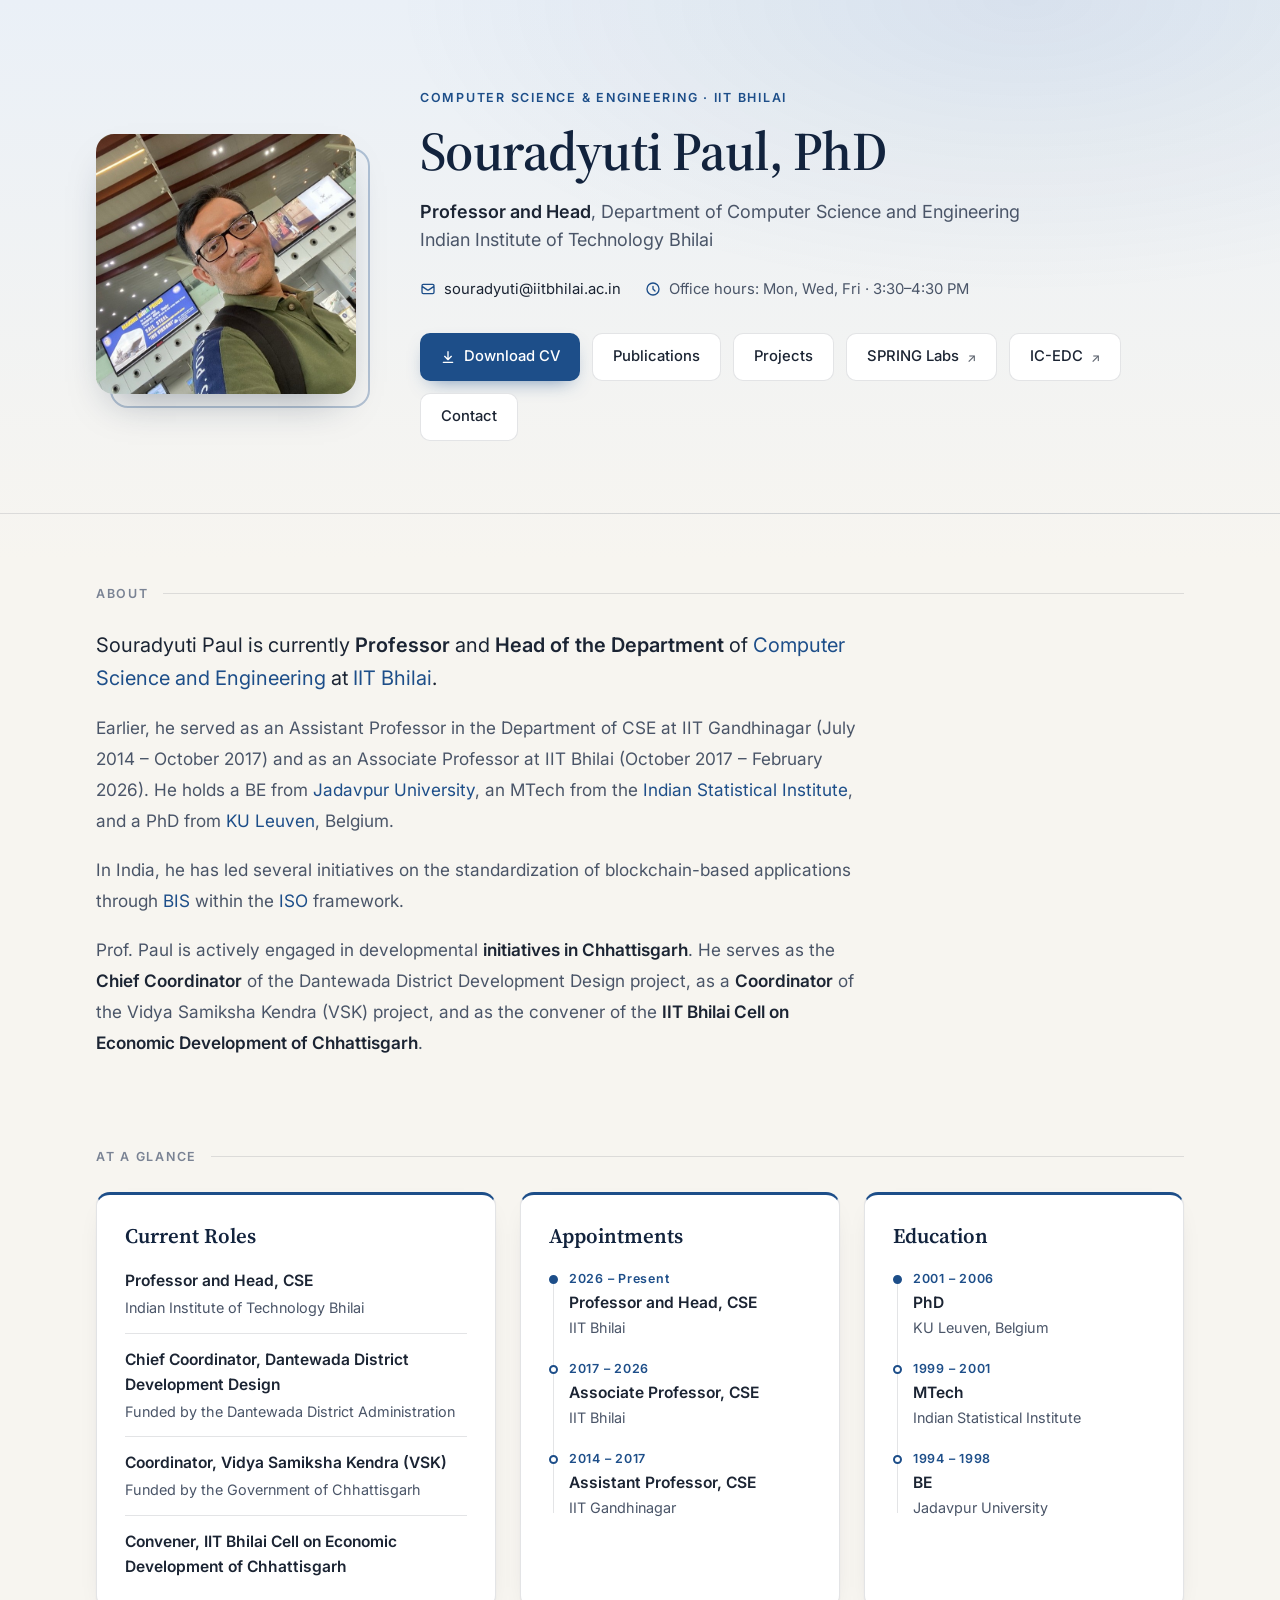
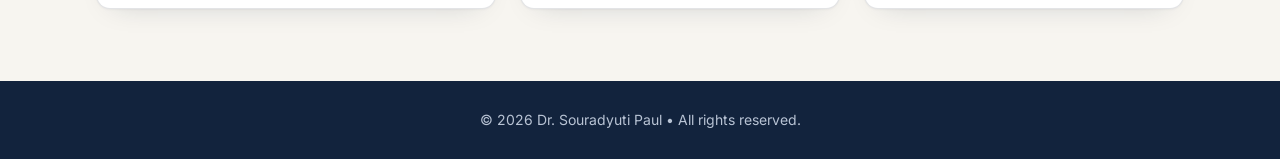
==== commit ee06581e: "Add IC-EDC link after SPRING Labs Co-Authored-By: Claude Opus 5.5 <noreply@anthropic.com>" ====
--- a/index.html
+++ b/index.html
@@ -37,7 +37,8 @@
             </a>
             <a class="h-btn h-btn-ghost" href="publications.html">Publications</a>
             <a class="h-btn h-btn-ghost" href="projects.html">Projects</a>
-            <a class="h-btn h-btn-ghost" href="https://spring-lab-cse.web.app/" target="_blank" rel="noopener noreferrer">SPRING Labs <span class="ext">↗</span></a>
+            <a class="h-btn h-btn-ghost" href="https://souradyutip.github.io/SPrInGLabsWebsite/" target="_blank" rel="noopener noreferrer">SPRING Labs <span class="ext">↗</span></a>
+            <a class="h-btn h-btn-ghost" href="https://research.iitbhilai.ac.in/icedc" target="_blank" rel="noopener noreferrer">IC-EDC <span class="ext">↗</span></a>
             <a class="h-btn h-btn-ghost" href="contact.html">Contact</a>
           </div>
         </div>
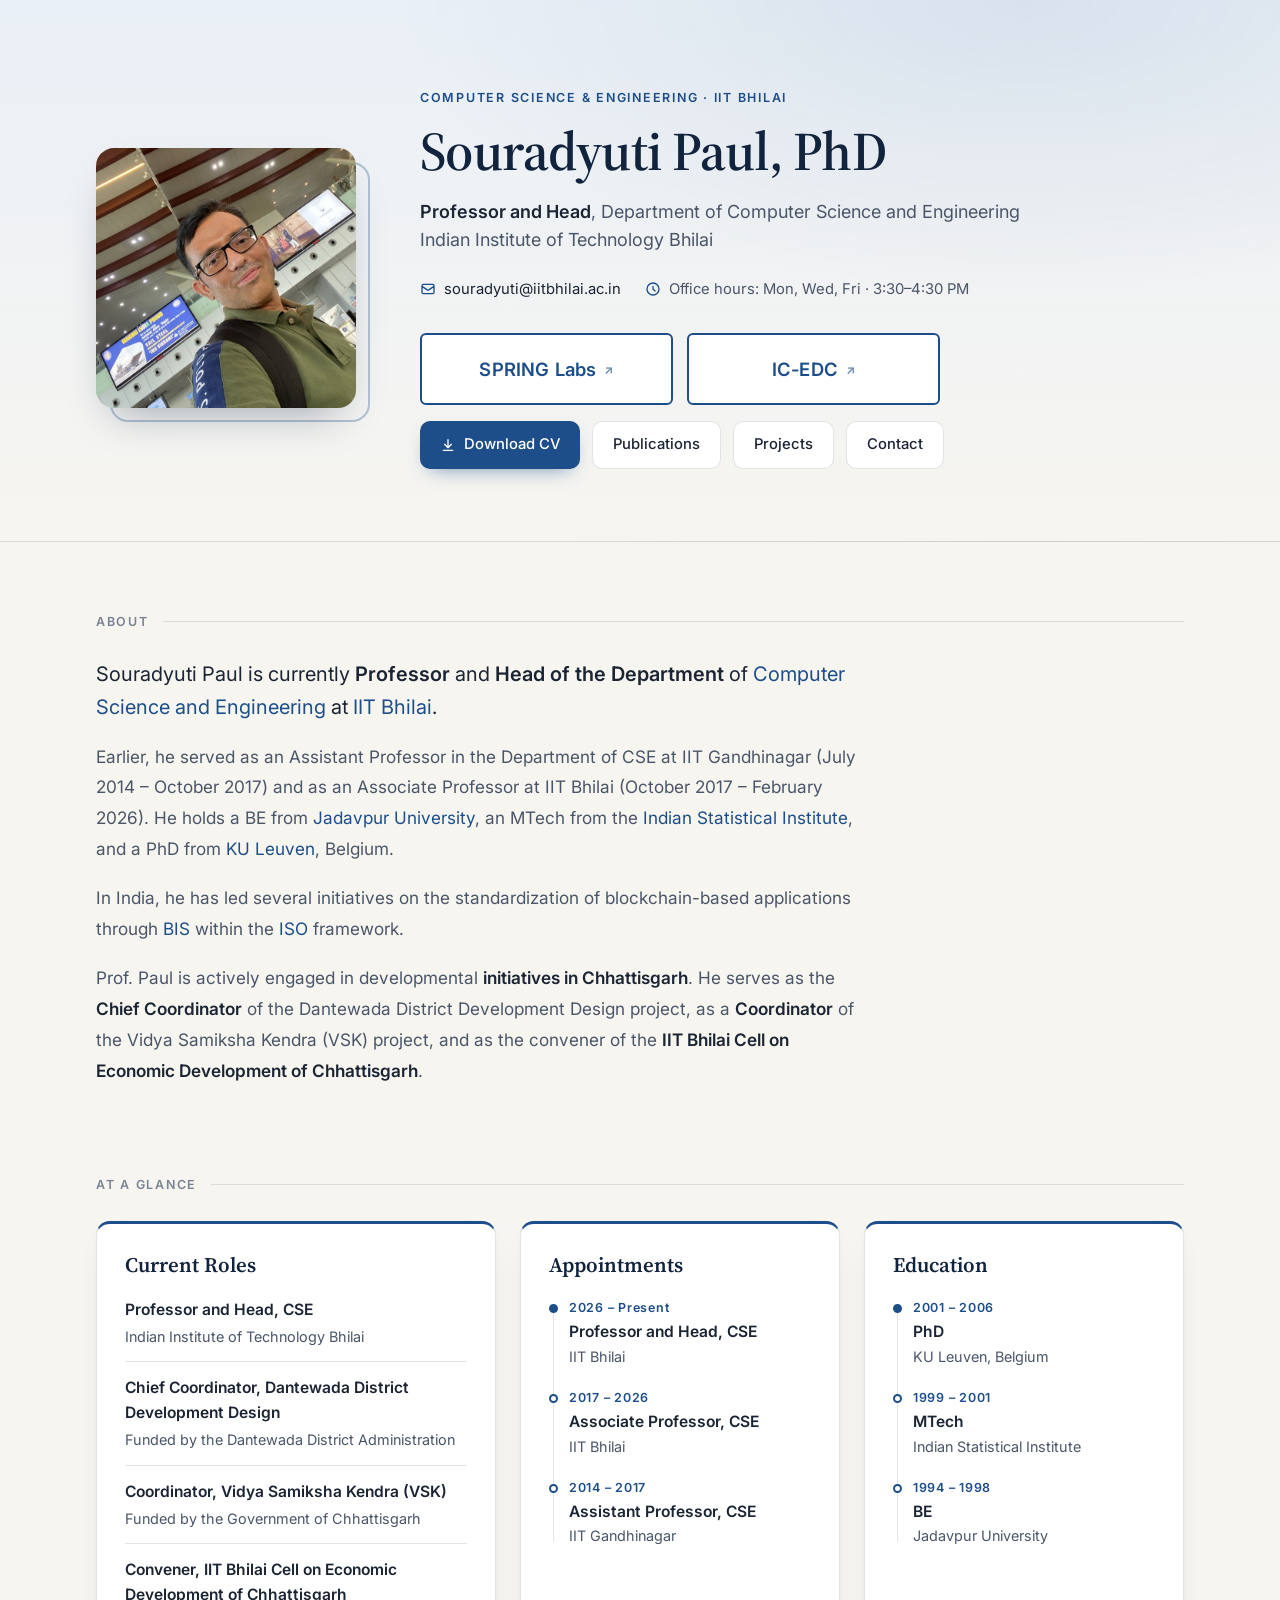
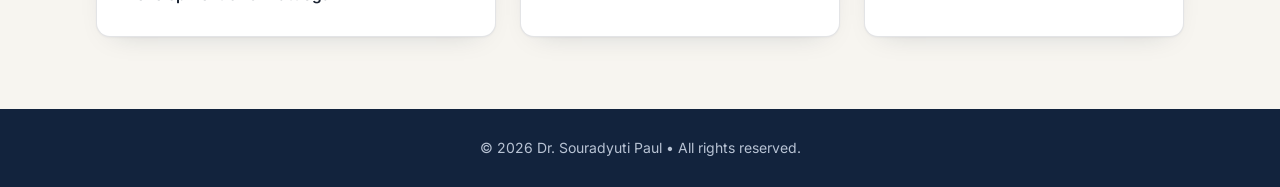
==== commit 8730c443: "Move SPRING Labs and IC-EDC into large tiles above home actions Co-Authored-By: Claude Opus 5.5 <nor" ====
--- a/index.html
+++ b/index.html
@@ -30,6 +30,11 @@
             <li><svg class="icon" fill="none" stroke="currentColor" viewBox="0 0 24 24" aria-hidden="true"><path stroke-linecap="round" stroke-linejoin="round" stroke-width="2" d="M12 8v4l3 3m6-3a9 9 0 11-18 0 9 9 0 0118 0z"/></svg><span>Office hours: Mon, Wed, Fri · 3:30–4:30 PM</span></li>
           </ul>
 
+          <div class="h-tiles">
+            <a class="h-tile" href="https://souradyutip.github.io/SPrInGLabsWebsite/" target="_blank" rel="noopener noreferrer">SPRING Labs <span class="ext">↗</span></a>
+            <a class="h-tile" href="https://research.iitbhilai.ac.in/icedc" target="_blank" rel="noopener noreferrer">IC-EDC <span class="ext">↗</span></a>
+          </div>
+
           <div class="h-actions">
             <a class="h-btn h-btn-primary" href="cv/DrSouradyutiPaulCV2026Oct.pdf" target="_blank" rel="noopener noreferrer">
               <svg fill="none" stroke="currentColor" viewBox="0 0 24 24" aria-hidden="true"><path stroke-linecap="round" stroke-linejoin="round" stroke-width="2" d="M12 4v12m0 0l-5-5m5 5l5-5M5 20h14"/></svg>
@@ -37,8 +42,6 @@
             </a>
             <a class="h-btn h-btn-ghost" href="publications.html">Publications</a>
             <a class="h-btn h-btn-ghost" href="projects.html">Projects</a>
-            <a class="h-btn h-btn-ghost" href="https://souradyutip.github.io/SPrInGLabsWebsite/" target="_blank" rel="noopener noreferrer">SPRING Labs <span class="ext">↗</span></a>
-            <a class="h-btn h-btn-ghost" href="https://research.iitbhilai.ac.in/icedc" target="_blank" rel="noopener noreferrer">IC-EDC <span class="ext">↗</span></a>
             <a class="h-btn h-btn-ghost" href="contact.html">Contact</a>
           </div>
         </div>
--- a/css/home.css
+++ b/css/home.css
@@ -120,3 +120,16 @@
 
 body.home .footer { background: #12233d; border-top: 0; padding: 28px 16px; }
 body.home .footer p { color: #b8c3d4; }
+
+/* Large rectangular tiles above the action row */
+.h-tiles { display: grid; grid-template-columns: repeat(2, minmax(0, 1fr)); gap: 14px; margin-top: 32px; max-width: 520px; margin-left: auto; margin-right: auto; }
+@media (min-width: 900px) { .h-tiles { margin-left: 0; } }
+body.home .h-tile {
+  display: flex; align-items: center; justify-content: center; gap: 8px; min-height: 72px; padding: 18px 24px;
+  border-radius: 6px; border: 2px solid var(--accent); background: #fff; color: var(--accent);
+  font-size: 1.15rem; font-weight: 600; letter-spacing: .01em; text-align: center;
+  transition: background .2s, color .2s, transform .2s, box-shadow .2s;
+}
+body.home .h-tile:hover { background: var(--accent); color: #fff; transform: translateY(-2px); text-decoration: none; box-shadow: 0 10px 24px -12px rgba(29, 78, 137, .7); }
+.h-tiles + .h-actions { margin-top: 16px; }
+@media (max-width: 380px) { .h-tiles { grid-template-columns: 1fr; } }
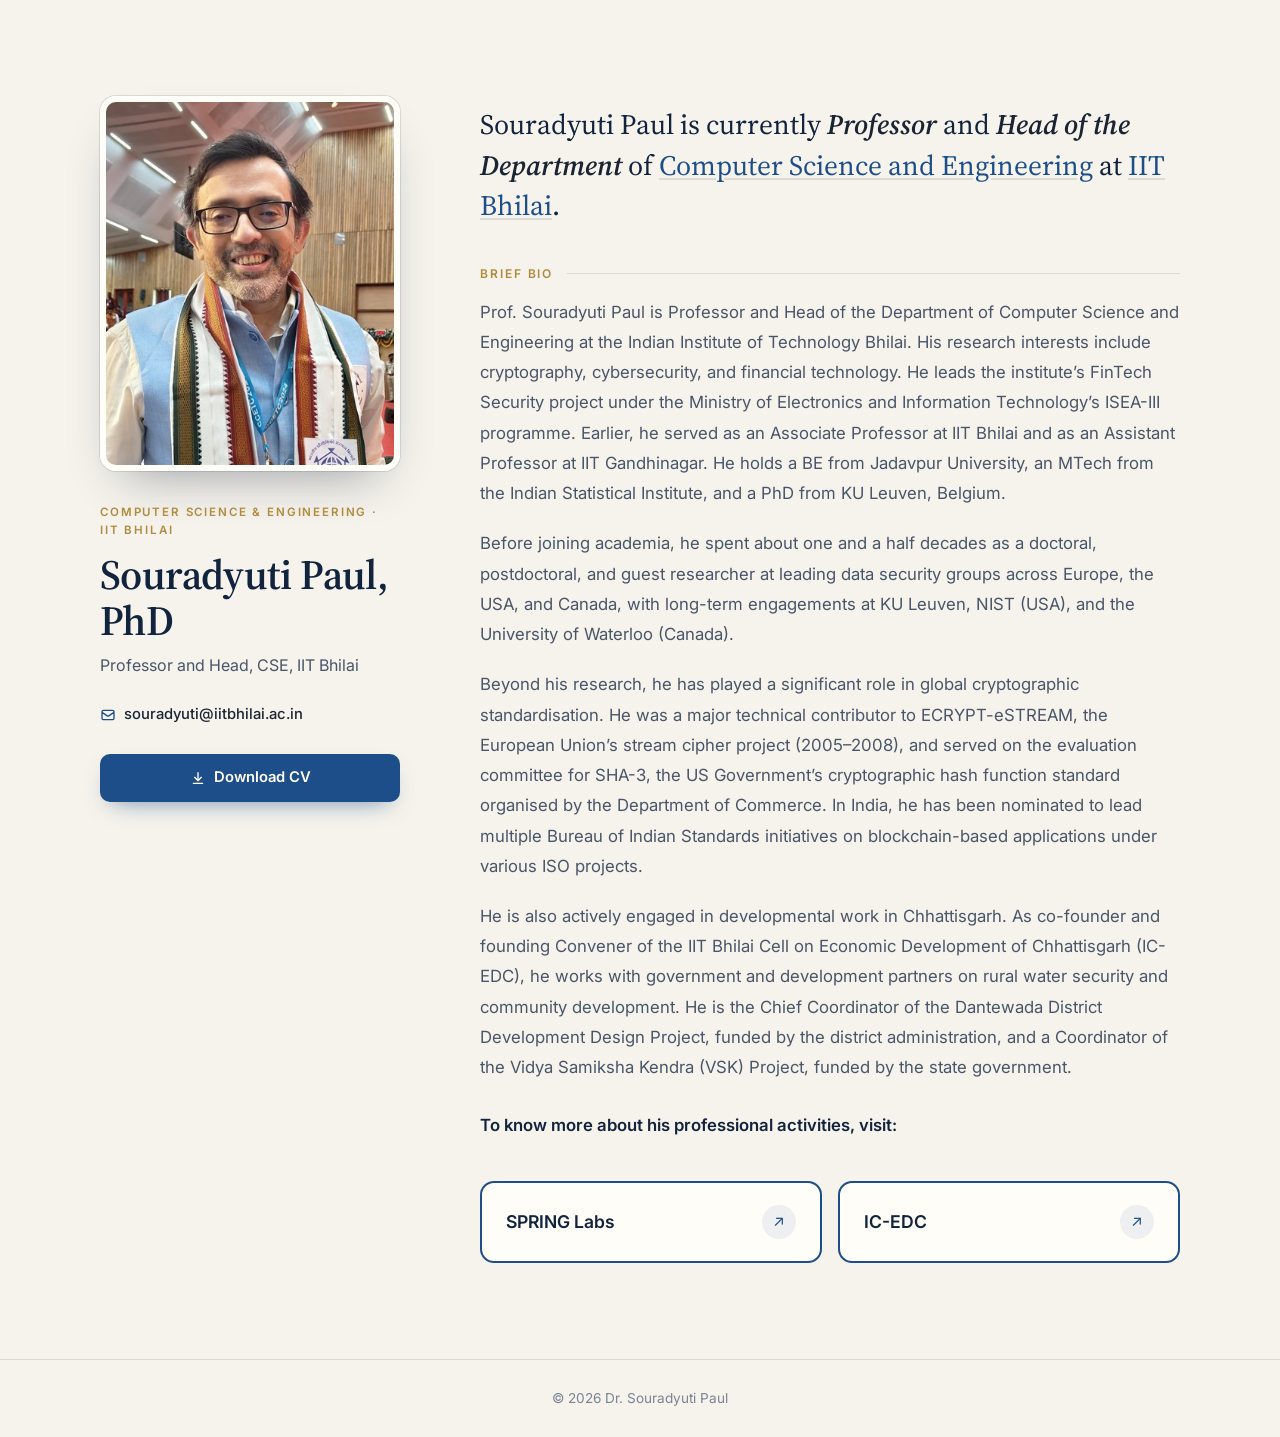
==== commit 45fc92ed: "Redesign home page: two-column profile layout and expanded bio Co-Authored-By: Claude Opus 5.5 <nore" ====
--- a/index.html
+++ b/index.html
@@ -8,96 +8,62 @@
   <link rel="icon" href="favicon.svg" type="image/svg+xml" />
   <link rel="preconnect" href="https://fonts.googleapis.com" />
   <link rel="preconnect" href="https://fonts.gstatic.com" crossorigin />
-  <link rel="stylesheet" href="https://fonts.googleapis.com/css2?family=Inter:wght@400;500;600&family=Source+Serif+4:opsz,wght@8..60,500;8..60,600&display=swap" />
+  <link rel="stylesheet" href="https://fonts.googleapis.com/css2?family=Inter:wght@400;500;600&family=Source+Serif+4:ital,opsz,wght@0,8..60,400;0,8..60,600;1,8..60,400;1,8..60,600&display=swap" />
   <link rel="stylesheet" href="css/style.css" />
   <link rel="stylesheet" href="css/home.css" />
 </head>
 <body class="home">
-  <main>
-    <section class="h-hero">
-      <div class="container h-hero-grid">
+  <main class="h-wrap">
+    <div class="h-layout">
+
+      <aside class="h-profile">
         <div class="h-photo">
-          <img src="profile/SouradyutiP.jpg" alt="Prof. Souradyuti Paul" width="260" height="260" />
+          <img src="profile/SouradyutiP.jpg" alt="Prof. Souradyuti Paul" width="280" height="280" />
         </div>
 
-        <div>
-          <p class="h-eyebrow">Computer Science &amp; Engineering · IIT Bhilai</p>
-          <h1 class="h-name serif">Souradyuti Paul, PhD</h1>
-          <p class="h-role"><strong>Professor and Head</strong>, Department of Computer Science and Engineering<br />Indian Institute of Technology Bhilai</p>
+        <p class="h-eyebrow">Computer Science &amp; Engineering · IIT Bhilai</p>
+        <h1 class="h-name serif">Souradyuti Paul, PhD</h1>
+        <p class="h-title">Professor and Head, CSE, IIT Bhilai</p>
 
-          <ul class="h-contact">
-            <li><svg class="icon" fill="none" stroke="currentColor" viewBox="0 0 24 24" aria-hidden="true"><path stroke-linecap="round" stroke-linejoin="round" stroke-width="2" d="M3 8l7.89 5.26a2 2 0 002.22 0L21 8M5 19h14a2 2 0 002-2V7a2 2 0 00-2-2H5a2 2 0 00-2 2v10a2 2 0 002 2z"/></svg><a href="mailto:souradyuti@iitbhilai.ac.in">souradyuti@iitbhilai.ac.in</a></li>
-            <li><svg class="icon" fill="none" stroke="currentColor" viewBox="0 0 24 24" aria-hidden="true"><path stroke-linecap="round" stroke-linejoin="round" stroke-width="2" d="M12 8v4l3 3m6-3a9 9 0 11-18 0 9 9 0 0118 0z"/></svg><span>Office hours: Mon, Wed, Fri · 3:30–4:30 PM</span></li>
-          </ul>
+        <a class="h-email" href="mailto:souradyuti@iitbhilai.ac.in">
+          <svg class="icon" fill="none" stroke="currentColor" viewBox="0 0 24 24" aria-hidden="true"><path stroke-linecap="round" stroke-linejoin="round" stroke-width="2" d="M3 8l7.89 5.26a2 2 0 002.22 0L21 8M5 19h14a2 2 0 002-2V7a2 2 0 00-2-2H5a2 2 0 00-2 2v10a2 2 0 002 2z"/></svg>
+          souradyuti@iitbhilai.ac.in
+        </a>
 
-          <div class="h-tiles">
-            <a class="h-tile" href="https://souradyutip.github.io/SPrInGLabsWebsite/" target="_blank" rel="noopener noreferrer">SPRING Labs <span class="ext">↗</span></a>
-            <a class="h-tile" href="https://research.iitbhilai.ac.in/icedc" target="_blank" rel="noopener noreferrer">IC-EDC <span class="ext">↗</span></a>
-          </div>
+        <a class="h-btn" href="cv/DrSouradyutiPaulCV2026Oct.pdf" target="_blank" rel="noopener noreferrer">
+          <svg fill="none" stroke="currentColor" viewBox="0 0 24 24" aria-hidden="true"><path stroke-linecap="round" stroke-linejoin="round" stroke-width="2" d="M12 4v12m0 0l-5-5m5 5l5-5M5 20h14"/></svg>
+          Download CV
+        </a>
+      </aside>
 
-          <div class="h-actions">
-            <a class="h-btn h-btn-primary" href="cv/DrSouradyutiPaulCV2026Oct.pdf" target="_blank" rel="noopener noreferrer">
-              <svg fill="none" stroke="currentColor" viewBox="0 0 24 24" aria-hidden="true"><path stroke-linecap="round" stroke-linejoin="round" stroke-width="2" d="M12 4v12m0 0l-5-5m5 5l5-5M5 20h14"/></svg>
-              Download CV
-            </a>
-            <a class="h-btn h-btn-ghost" href="publications.html">Publications</a>
-            <a class="h-btn h-btn-ghost" href="projects.html">Projects</a>
-            <a class="h-btn h-btn-ghost" href="contact.html">Contact</a>
-          </div>
+      <section class="h-content">
+        <div class="h-about">
+          <p class="h-lead serif">Souradyuti Paul is currently <i>Professor</i> and <i>Head of the Department</i> of <a href="https://www.iitbhilai.ac.in/index.php?pid=dept_cse" target="_blank" rel="noopener noreferrer">Computer Science and Engineering</a> at <a href="https://www.iitbhilai.ac.in" target="_blank" rel="noopener noreferrer">IIT Bhilai</a>.</p>
+          <h2 class="h-label">Brief Bio</h2>
+          <p>Prof. Souradyuti Paul is Professor and Head of the Department of Computer Science and Engineering at the Indian Institute of Technology Bhilai. His research interests include cryptography, cybersecurity, and financial technology. He leads the institute’s FinTech Security project under the Ministry of Electronics and Information Technology’s ISEA-III programme. Earlier, he served as an Associate Professor at IIT Bhilai and as an Assistant Professor at IIT Gandhinagar. He holds a BE from Jadavpur University, an MTech from the Indian Statistical Institute, and a PhD from KU Leuven, Belgium.</p>
+          <p>Before joining academia, he spent about one and a half decades as a doctoral, postdoctoral, and guest researcher at leading data security groups across Europe, the USA, and Canada, with long-term engagements at KU Leuven, NIST (USA), and the University of Waterloo (Canada).</p>
+          <p>Beyond his research, he has played a significant role in global cryptographic standardisation. He was a major technical contributor to ECRYPT-eSTREAM, the European Union’s stream cipher project (2005–2008), and served on the evaluation committee for SHA-3, the US Government’s cryptographic hash function standard organised by the Department of Commerce. In India, he has been nominated to lead multiple Bureau of Indian Standards initiatives on blockchain-based applications under various ISO projects.</p>
+          <p>He is also actively engaged in developmental work in Chhattisgarh. As co-founder and founding Convener of the IIT Bhilai Cell on Economic Development of Chhattisgarh (IC-EDC), he works with government and development partners on rural water security and community development. He is the Chief Coordinator of the Dantewada District Development Design Project, funded by the district administration, and a Coordinator of the Vidya Samiksha Kendra (VSK) Project, funded by the state government.</p>
+          <p class="h-more">To know more about his professional activities, visit:</p>
         </div>
-      </div>
-    </section>
 
-    <section class="h-section">
-      <div class="container">
-        <h2 class="h-label">About</h2>
-        <div class="h-about">
-          <p>Souradyuti Paul is currently <i>Professor</i> and <i>Head of the Department</i> of <a href="https://www.iitbhilai.ac.in/index.php?pid=dept_cse" target="_blank" rel="noopener noreferrer">Computer Science and Engineering</a> at <a href="https://www.iitbhilai.ac.in" target="_blank" rel="noopener noreferrer">IIT Bhilai</a>.</p>
-          <p>Earlier, he served as an Assistant Professor in the Department of CSE at IIT Gandhinagar (July 2014 – October 2017) and as an Associate Professor at IIT Bhilai (October 2017 – February 2026). He holds a BE from <a href="https://jadavpuruniversity.in/" target="_blank" rel="noopener noreferrer">Jadavpur University</a>, an MTech from the <a href="https://www.isical.ac.in/index" target="_blank" rel="noopener noreferrer">Indian Statistical Institute</a>, and a PhD from <a href="https://www.kuleuven.be/english/kuleuven" target="_blank" rel="noopener noreferrer">KU Leuven</a>, Belgium.</p>
-          <p>In India, he has led several initiatives on the standardization of blockchain-based applications through <a href="https://www.bis.gov.in/?lang=en" target="_blank" rel="noopener noreferrer">BIS</a> within the <a href="https://www.iso.org/home.html" target="_blank" rel="noopener noreferrer">ISO</a> framework.</p>
-          <p>Prof. Paul is actively engaged in developmental <i>initiatives in Chhattisgarh</i>. He serves as the <i>Chief Coordinator</i> of the Dantewada District Development Design project, as a <i>Coordinator</i> of the Vidya Samiksha Kendra (VSK) project, and as the convener of the <i>IIT Bhilai Cell on Economic Development of Chhattisgarh</i>.</p>
+        <div class="h-tiles">
+          <a class="h-tile" href="https://souradyutip.github.io/SPrInGLabsWebsite/" target="_blank" rel="noopener noreferrer">
+            <span class="h-tile-name">SPRING Labs</span>
+            <span class="h-tile-arrow" aria-hidden="true">↗</span>
+          </a>
+          <a class="h-tile" href="https://research.iitbhilai.ac.in/icedc" target="_blank" rel="noopener noreferrer">
+            <span class="h-tile-name">IC-EDC</span>
+            <span class="h-tile-arrow" aria-hidden="true">↗</span>
+          </a>
         </div>
-      </div>
-    </section>
+      </section>
 
-    <section class="h-section">
-      <div class="container">
-        <h2 class="h-label">At a glance</h2>
-        <div class="h-grid">
-          <article class="h-card">
-            <h2 class="serif">Current Roles</h2>
-            <ul class="h-list">
-              <li><span class="t">Professor and Head, CSE</span><span class="s">Indian Institute of Technology Bhilai</span></li>
-              <li><span class="t">Chief Coordinator, Dantewada District Development Design</span><span class="s">Funded by the Dantewada District Administration</span></li>
-              <li><span class="t">Coordinator, Vidya Samiksha Kendra (VSK)</span><span class="s">Funded by the Government of Chhattisgarh</span></li>
-              <li><span class="t">Convener, IIT Bhilai Cell on Economic Development of Chhattisgarh</span></li>
-            </ul>
-          </article>
-
-          <article class="h-card">
-            <h2 class="serif">Appointments</h2>
-            <ol class="h-timeline">
-              <li><span class="y">2026 – Present</span><span class="t">Professor and Head, CSE</span><span class="s">IIT Bhilai</span></li>
-              <li><span class="y">2017 – 2026</span><span class="t">Associate Professor, CSE</span><span class="s">IIT Bhilai</span></li>
-              <li><span class="y">2014 – 2017</span><span class="t">Assistant Professor, CSE</span><span class="s">IIT Gandhinagar</span></li>
-            </ol>
-          </article>
-
-          <article class="h-card">
-            <h2 class="serif">Education</h2>
-            <ol class="h-timeline">
-              <li><span class="y">2001 – 2006</span><span class="t">PhD</span><span class="s">KU Leuven, Belgium</span></li>
-              <li><span class="y">1999 – 2001</span><span class="t">MTech</span><span class="s">Indian Statistical Institute</span></li>
-              <li><span class="y">1994 – 1998</span><span class="t">BE</span><span class="s">Jadavpur University</span></li>
-            </ol>
-          </article>
-        </div>
-      </div>
-    </section>
+    </div>
   </main>
 
-  <footer class="footer">
-    <p>© <span id="year">2026</span> Dr. Souradyuti Paul • All rights reserved.</p>
+  <footer class="h-footer">
+    <p>© <span id="year">2026</span> Dr. Souradyuti Paul</p>
   </footer>
   <script src="js/main.js"></script>
 </body>
--- a/css/home.css
+++ b/css/home.css
@@ -1,135 +1,133 @@
 /* ---------- Homepage (index.html only) ---------- */
 body.home {
-  --background: #f7f5f0;
+  --bg: #f6f3ec;
+  --surface: #fffdf8;
   --accent: #1d4e89;
-  --hover: #163d6b;
+  --accent-hover: #143a68;
+  --accent-soft: rgba(29, 78, 137, .08);
+  --gold: #b08a3e;
   --ink: #1b2433;
   --ink-soft: #4a5568;
   --ink-mute: #7a8394;
   --heading: #12233d;
   --line: rgba(27, 36, 51, .12);
-  --surface: #ffffff;
   font-family: "Inter", system-ui, -apple-system, "Segoe UI", Roboto, sans-serif;
   color: var(--ink);
-  background: linear-gradient(180deg, #eaf0f7 0, var(--background) 560px) no-repeat, var(--background);
+  background: var(--bg);
 }
-body.home main { padding-top: 0; }
-body.home a { color: var(--accent); }
-body.home a:hover { color: var(--hover); text-decoration: underline; text-underline-offset: 3px; }
-body.home .icon { color: var(--accent); }
-.serif { font-family: "Source Serif 4", Georgia, "Times New Roman", serif; }
-
-/* Hero */
-.h-hero {
-  padding: 88px 0 72px; border-bottom: 1px solid var(--line);
-  background: radial-gradient(900px 420px at 80% 0%, rgba(29, 78, 137, .09), transparent 70%);
-}
-.h-hero-grid { display: grid; gap: 48px; align-items: center; grid-template-columns: 1fr; text-align: center; }
-@media (min-width: 900px) {
-  .h-hero-grid { grid-template-columns: 260px 1fr; gap: 64px; text-align: left; }
+@media (prefers-color-scheme: dark) {
+  body.home {
+    --bg: #11161f;
+    --surface: #18202c;
+    --accent: #8fb4e6;
+    --accent-hover: #b4cdf0;
+    --accent-soft: rgba(143, 180, 230, .1);
+    --gold: #d4b26a;
+    --ink: #e6e9ee;
+    --ink-soft: #b3bbc7;
+    --ink-mute: #8590a0;
+    --heading: #f2f4f7;
+    --line: rgba(230, 233, 238, .12);
+  }
 }
 
-.h-photo { position: relative; width: 220px; margin: 0 auto; }
-@media (min-width: 900px) { .h-photo { width: 260px; margin: 0; } }
-.h-photo::before {
-  content: ""; position: absolute; inset: 14px -14px -14px 14px;
-  border: 2px solid rgba(29, 78, 137, .3); border-radius: 18px;
+.serif { font-family: "Source Serif 4", Georgia, "Times New Roman", serif; }
+body.home a { color: var(--accent); }
+body.home a:hover { color: var(--accent-hover); }
+
+/* Layout */
+.h-wrap { padding: 56px 16px 72px; }
+.h-layout {
+  max-width: 1080px; margin: 0 auto;
+  display: grid; gap: 40px; grid-template-columns: minmax(0, 1fr);
 }
-.h-photo img {
-  position: relative; width: 100%; aspect-ratio: 1 / 1; object-fit: cover;
-  border-radius: 18px; box-shadow: 0 20px 40px -18px rgba(18, 35, 61, .4);
+@media (min-width: 900px) {
+  .h-wrap { padding: 96px 32px; }
+  .h-layout { grid-template-columns: 300px minmax(0, 1fr); gap: 80px; align-items: start; }
+  .h-profile { position: sticky; top: 48px; }
 }
 
+/* Profile column */
+.h-profile { text-align: center; }
+@media (min-width: 900px) { .h-profile { text-align: left; } }
+
+.h-photo { width: 200px; margin: 0 auto 28px; }
+@media (min-width: 900px) { .h-photo { width: 100%; margin: 0 0 32px; } }
+.h-photo img {
+  width: 100%; height: auto; aspect-ratio: 1 / 1; object-fit: cover; object-position: 50% 30%; border-radius: 50%;
+  border: 6px solid var(--surface);
+  box-shadow: 0 0 0 1px var(--line), 0 24px 48px -24px rgba(18, 35, 61, .45);
+}
+@media (min-width: 900px) { .h-photo img { aspect-ratio: 4 / 5; border-radius: 16px; } }
+
 .h-eyebrow {
-  margin: 0 0 14px; font-size: .78rem; font-weight: 600; letter-spacing: .14em;
-  text-transform: uppercase; color: var(--accent);
+  margin: 0 0 12px; font-size: .72rem; font-weight: 600; letter-spacing: .16em;
+  text-transform: uppercase; color: var(--gold);
 }
-.h-name { font-size: clamp(2.3rem, 5vw, 3.4rem); font-weight: 600; letter-spacing: -.01em; line-height: 1.1; color: var(--heading); }
-.h-role { margin: 16px 0 0; font-size: 1.125rem; color: var(--ink-soft); line-height: 1.55; }
-.h-role strong { color: var(--ink); font-weight: 600; }
+.h-name {
+  font-size: clamp(2rem, 4.5vw, 2.6rem); font-weight: 600; letter-spacing: -.015em;
+  line-height: 1.1; color: var(--heading);
+}
+.h-title { margin: 10px 0 0; font-size: 1rem; color: var(--ink-soft); }
 
-.h-contact {
-  list-style: none; padding: 0; margin: 24px 0 0;
-  display: flex; flex-wrap: wrap; gap: 10px 24px; justify-content: center; font-size: .925rem; color: var(--ink-soft);
+.h-email {
+  display: inline-flex; align-items: center; gap: 8px; margin-top: 24px;
+  font-size: .925rem; font-weight: 500; overflow-wrap: anywhere;
 }
-@media (min-width: 900px) { .h-contact { justify-content: flex-start; } }
-.h-contact li { display: inline-flex; align-items: center; gap: 8px; overflow-wrap: anywhere; }
-body.home .h-contact a { color: var(--ink); }
-body.home .h-contact a:hover { color: var(--accent); }
+body.home .h-email { color: var(--ink); }
+body.home .h-email:hover { color: var(--accent); }
 
-.h-actions { display: flex; flex-wrap: wrap; gap: 12px; margin-top: 32px; justify-content: center; }
-@media (min-width: 900px) { .h-actions { justify-content: flex-start; } }
 .h-btn {
-  display: inline-flex; align-items: center; gap: 8px; padding: 11px 20px; border-radius: 10px;
-  font-size: .925rem; font-weight: 500; transition: background .2s, border-color .2s, color .2s, transform .2s;
+  display: flex; align-items: center; justify-content: center; gap: 8px;
+  max-width: 280px; margin: 24px auto 0; padding: 12px 20px; border-radius: 10px;
+  font-size: .925rem; font-weight: 600;
+  transition: background .2s, transform .2s, box-shadow .2s;
 }
-body.home .h-btn:hover { transform: translateY(-1px); text-decoration: none; }
-body.home .h-btn-primary { background: var(--accent); color: #fff; box-shadow: 0 8px 20px -10px rgba(29, 78, 137, .7); }
-body.home .h-btn-primary:hover { background: var(--hover); color: #fff; }
-body.home .h-btn-ghost { border: 1px solid var(--line); color: var(--ink); background: #fff; }
-body.home .h-btn-ghost:hover { border-color: var(--accent); color: var(--accent); }
+@media (min-width: 900px) { .h-btn { margin-left: 0; max-width: none; } }
+body.home .h-btn { background: var(--accent); color: var(--surface); box-shadow: 0 10px 24px -12px rgba(29, 78, 137, .7); }
+body.home .h-btn:hover { background: var(--accent-hover); color: var(--surface); transform: translateY(-1px); }
 .h-btn svg { width: 16px; height: 16px; }
 
-/* Sections */
-.h-section { padding: 72px 0; }
-.h-section + .h-section { padding-top: 0; }
+/* Content column */
+.h-about p { margin: 0 0 20px; font-size: 1.05rem; line-height: 1.8; color: var(--ink-soft); }
+.h-about .h-lead {
+  margin-bottom: 0;
+  font-size: clamp(1.4rem, 2.6vw, 1.75rem); line-height: 1.45; color: var(--heading); font-weight: 400;
+}
+.h-about .h-lead i { font-style: italic; font-weight: 600; }
+.h-about i { color: var(--ink); font-style: normal; font-weight: 600; }
+.h-about a { text-decoration: underline; text-decoration-color: var(--line); text-underline-offset: 3px; transition: text-decoration-color .2s, color .2s; }
+.h-about a:hover { text-decoration-color: currentColor; }
+@media (min-width: 900px) { .h-about { margin-top: 8px; } }
+
+/* Link tiles */
+.h-tiles { display: grid; grid-template-columns: repeat(2, minmax(0, 1fr)); gap: 16px; margin-top: 40px; }
+@media (max-width: 440px) { .h-tiles { grid-template-columns: 1fr; } }
+body.home .h-tile {
+  display: flex; align-items: center; justify-content: space-between; gap: 12px;
+  padding: 22px 24px; border-radius: 14px;
+  background: var(--surface); border: 2px solid var(--accent); color: var(--heading);
+  transition: border-color .2s, transform .2s, box-shadow .2s;
+}
+body.home .h-tile:hover {
+  border-color: var(--accent); color: var(--heading); transform: translateY(-2px);
+  box-shadow: 0 16px 32px -20px rgba(18, 35, 61, .4);
+}
+.h-tile-name { font-size: 1.1rem; font-weight: 600; }
+.h-tile-arrow {
+  display: grid; place-items: center; width: 34px; height: 34px; flex-shrink: 0; border-radius: 50%;
+  background: var(--accent-soft); color: var(--accent); font-size: .95rem; transition: background .2s, color .2s;
+}
+body.home .h-tile:hover .h-tile-arrow { background: var(--accent); color: var(--surface); }
+
+/* Footer */
+.h-footer { border-top: 1px solid var(--line); padding: 28px 16px; text-align: center; }
+.h-footer p { margin: 0; font-size: .85rem; color: var(--ink-mute); }
+
+/* Brief bio heading */
 .h-label {
-  display: flex; align-items: center; gap: 14px; margin: 0 0 28px;
-  font-size: .78rem; font-weight: 600; letter-spacing: .14em; text-transform: uppercase; color: var(--ink-mute);
+  display: flex; align-items: center; gap: 14px; margin: 40px 0 16px;
+  font-size: .75rem; font-weight: 600; letter-spacing: .16em; text-transform: uppercase; color: var(--gold);
 }
 .h-label::after { content: ""; flex: 1; height: 1px; background: var(--line); }
-
-.h-about { max-width: 760px; }
-.h-about p { margin: 0 0 18px; font-size: 1.075rem; line-height: 1.8; color: var(--ink-soft); }
-.h-about p:first-child { font-size: 1.25rem; line-height: 1.65; color: var(--ink); }
-.h-about i { color: var(--ink); font-style: normal; font-weight: 600; }
-
-/* Cards */
-.h-grid { display: grid; gap: 24px; grid-template-columns: 1fr; }
-@media (min-width: 760px) { .h-grid { grid-template-columns: repeat(2, 1fr); } }
-@media (min-width: 1080px) { .h-grid { grid-template-columns: 1.25fr 1fr 1fr; } }
-
-.h-card {
-  background: var(--surface); border: 1px solid var(--line); border-top: 3px solid var(--accent);
-  border-radius: 14px; padding: 28px;
-  box-shadow: 0 1px 2px rgba(18, 35, 61, .04), 0 10px 28px -18px rgba(18, 35, 61, .25);
-  transition: box-shadow .2s, transform .2s;
-}
-.h-card:hover { transform: translateY(-2px); box-shadow: 0 1px 2px rgba(18, 35, 61, .04), 0 18px 36px -18px rgba(18, 35, 61, .32); }
-.h-card h2 { font-size: 1.3rem; font-weight: 600; color: var(--heading); margin-bottom: 20px; }
-
-.h-list { list-style: none; margin: 0; padding: 0; }
-.h-list li { padding: 14px 0; border-top: 1px solid var(--line); }
-.h-list li:first-child { border-top: 0; padding-top: 0; }
-.h-list li:last-child { padding-bottom: 0; }
-.h-list .t { display: block; font-weight: 600; color: var(--ink); font-size: .975rem; }
-.h-list .s { display: block; margin-top: 3px; font-size: .9rem; color: var(--ink-soft); line-height: 1.5; }
-
-.h-timeline { list-style: none; margin: 0; padding: 0 0 0 20px; position: relative; }
-.h-timeline::before { content: ""; position: absolute; left: 4px; top: 6px; bottom: 6px; width: 1px; background: var(--line); }
-.h-timeline li { position: relative; padding-bottom: 20px; }
-.h-timeline li:last-child { padding-bottom: 0; }
-.h-timeline li::before {
-  content: ""; position: absolute; left: -20px; top: 6px; width: 9px; height: 9px; border-radius: 50%;
-  background: var(--surface); border: 2px solid var(--accent);
-}
-.h-timeline li:first-child::before { background: var(--accent); }
-.h-timeline .y { display: block; font-size: .78rem; font-weight: 600; letter-spacing: .06em; color: var(--accent); }
-.h-timeline .t { display: block; font-weight: 600; color: var(--ink); font-size: .975rem; margin-top: 2px; }
-.h-timeline .s { display: block; font-size: .9rem; color: var(--ink-soft); }
-
-body.home .footer { background: #12233d; border-top: 0; padding: 28px 16px; }
-body.home .footer p { color: #b8c3d4; }
-
-/* Large rectangular tiles above the action row */
-.h-tiles { display: grid; grid-template-columns: repeat(2, minmax(0, 1fr)); gap: 14px; margin-top: 32px; max-width: 520px; margin-left: auto; margin-right: auto; }
-@media (min-width: 900px) { .h-tiles { margin-left: 0; } }
-body.home .h-tile {
-  display: flex; align-items: center; justify-content: center; gap: 8px; min-height: 72px; padding: 18px 24px;
-  border-radius: 6px; border: 2px solid var(--accent); background: #fff; color: var(--accent);
-  font-size: 1.15rem; font-weight: 600; letter-spacing: .01em; text-align: center;
-  transition: background .2s, color .2s, transform .2s, box-shadow .2s;
-}
-body.home .h-tile:hover { background: var(--accent); color: #fff; transform: translateY(-2px); text-decoration: none; box-shadow: 0 10px 24px -12px rgba(29, 78, 137, .7); }
-.h-tiles + .h-actions { margin-top: 16px; }
-@media (max-width: 380px) { .h-tiles { grid-template-columns: 1fr; } }
+.h-about .h-more { margin: 28px 0 0; font-weight: 600; color: var(--heading); }
